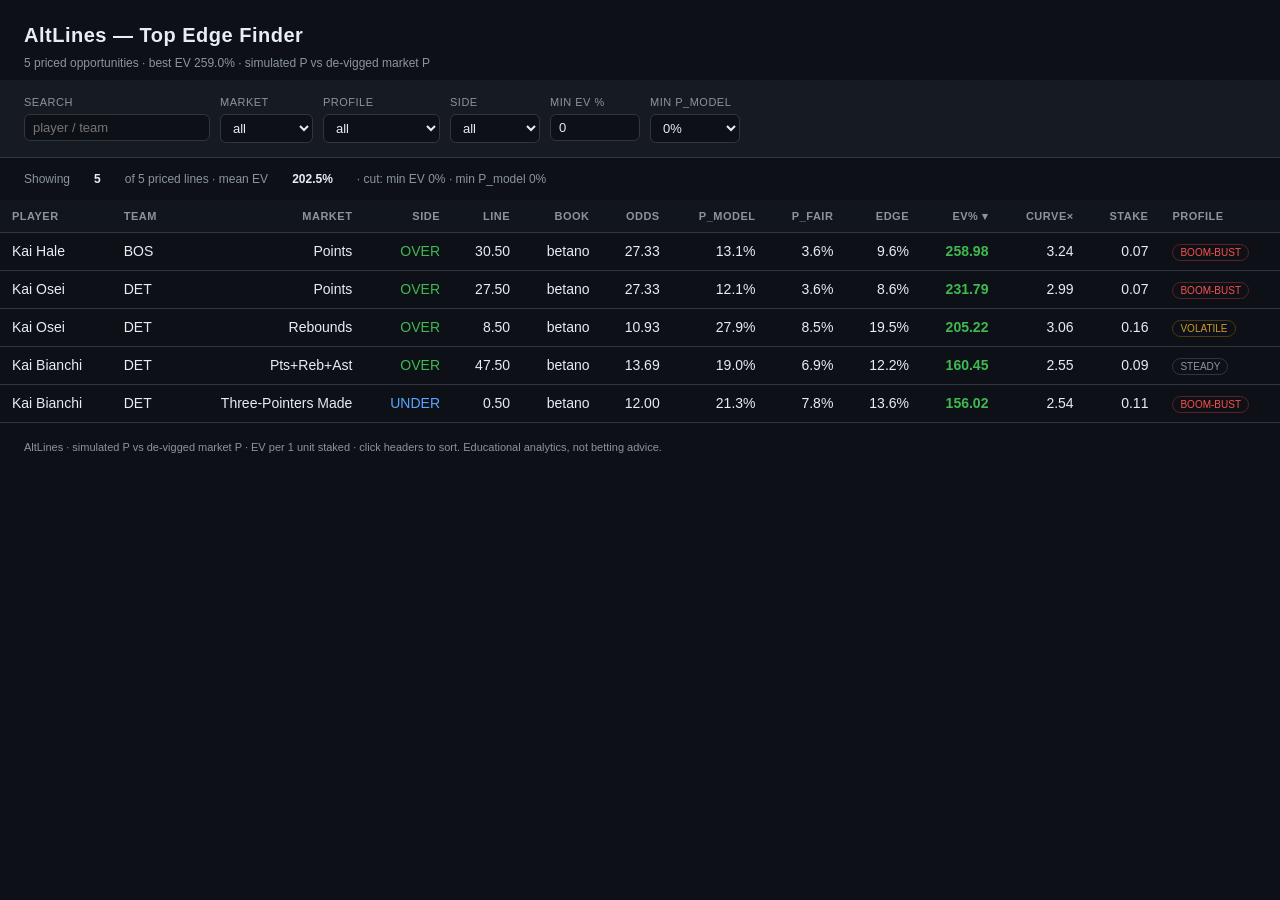
==== altlines_report.html @ 51587328 "NBA tab: AltLines long-tail alt-line engine with real data mode Adds the altlines package (Monte Car" ====
<!doctype html>
<html lang="en">
<head>
<meta charset="utf-8">
<meta name="viewport" content="width=device-width, initial-scale=1">
<title>AltLines — Top Edge Finder</title>
<style>
  :root {
    --bg:#0d1117; --panel:#161b22; --line:#30363d; --text:#e6edf3;
    --muted:#8b949e; --green:#3fb950; --amber:#d29922; --red:#f85149;
    --accent:#58a6ff;
  }
  * { box-sizing: border-box; }
  body { margin:0; background:var(--bg); color:var(--text);
         font:14px/1.5 -apple-system,Segoe UI,Roboto,Helvetica,Arial,sans-serif; }
  header { padding:20px 24px 8px; }
  h1 { margin:0 0 4px; font-size:20px; letter-spacing:.5px; }
  .sub { color:var(--muted); font-size:12px; }
  .controls { display:flex; flex-wrap:wrap; gap:10px; padding:14px 24px;
              background:var(--panel); border-bottom:1px solid var(--line);
              position:sticky; top:0; z-index:5; }
  .controls label { color:var(--muted); font-size:11px; text-transform:uppercase;
                    letter-spacing:.5px; display:flex; flex-direction:column; gap:3px; }
  input, select { background:#0d1117; color:var(--text); border:1px solid var(--line);
                  border-radius:6px; padding:5px 8px; font-size:13px; min-width:90px; }
  input:focus, select:focus { outline:1px solid var(--accent); }
  .stats { display:flex; gap:24px; padding:12px 24px; color:var(--muted); font-size:12px; }
  .stats b { color:var(--text); }
  table { border-collapse:collapse; width:100%; font-variant-numeric:tabular-nums; }
  th, td { padding:8px 12px; text-align:right; white-space:nowrap;
           border-bottom:1px solid var(--line); }
  th:first-child, td:first-child, th:nth-child(2), td:nth-child(2),
  th:last-child, td:last-child { text-align:left; }
  thead th { position:sticky; top:0; background:#11161d; cursor:pointer;
             color:var(--muted); font-size:11px; text-transform:uppercase;
             letter-spacing:.5px; user-select:none; }
  thead th:hover { color:var(--text); }
  tbody tr:hover { background:#1b2230; }
  td.ev-strong { color:var(--green); font-weight:600; }
  td.ev-ok { color:var(--amber); }
  .pill { font-size:10px; padding:2px 7px; border-radius:10px; border:1px solid var(--line); }
  .p-BOOM-BUST { color:var(--red); border-color:#5a2222; }
  .p-VOLATILE { color:var(--amber); border-color:#4a3a12; }
  .p-STEADY { color:var(--muted); }
  .side-OVER { color:var(--green); } .side-UNDER { color:var(--accent); }
  .wrap { overflow-x:auto; }
  footer { padding:16px 24px; color:var(--muted); font-size:11px; }
</style>
</head>
<body>
<header>
  <h1>AltLines — Top Edge Finder</h1>
  <div class="sub">5 priced opportunities · best EV 259.0% · simulated P vs de-vigged market P</div>
</header>
<div class="controls">
  <label>Search<input id="q" placeholder="player / team"></label>
  <label>Market<select id="market"><option value="">all</option></select></label>
  <label>Profile<select id="profile"><option value="">all</option></select></label>
  <label>Side<select id="side"><option value="">all</option>
    <option value="OVER">OVER</option><option value="UNDER">UNDER</option></select></label>
  <label>Min EV %<input id="minev" type="number" value="0" step="0.5" style="width:80px"></label>
  <label>Min P_model<select id="minp">
    <option value="0">0%</option><option value="0.05">5%</option>
    <option value="0.10">10%</option><option value="0.20">20%</option>
  </select></label>
</div>
<div class="stats" id="stats"></div>
<div class="wrap">
<table>
  <thead><tr id="head"></tr></thead>
  <tbody id="body"></tbody>
</table>
</div>
<footer>AltLines · simulated P vs de-vigged market P · EV per 1 unit staked ·
click headers to sort. Educational analytics, not betting advice.</footer>

<script>
const DATA = [{"player_id": "SYN-0008", "player": "Kai Hale", "team": "BOS", "market": "points", "market_label": "Points", "side": "OVER", "point": 30.5, "main_line": 15.5, "profile": "BOOM-BUST", "sim_mean": 19.61, "sim_median": 17.86, "sim_skew": 1.247, "sim_cv": 0.538, "book": "betano", "decimal_odds": 27.33, "p_model": 0.1313, "p_fair": 0.0356, "p_curve": 0.0406, "discrepancy": 0.0957, "curve_ratio": 3.238, "ev": 2.5898, "ev_pct": 258.98, "kelly": 0.0984, "stake_units": 0.07, "fair_odds": 6.61, "vig": 0.0267}, {"player_id": "SYN-0004", "player": "Kai Osei", "team": "DET", "market": "points", "market_label": "Points", "side": "OVER", "point": 27.5, "main_line": 12.5, "profile": "BOOM-BUST", "sim_mean": 15.56, "sim_median": 13.93, "sim_skew": 1.284, "sim_cv": 0.698, "book": "betano", "decimal_odds": 27.33, "p_model": 0.1214, "p_fair": 0.0356, "p_curve": 0.0406, "discrepancy": 0.0858, "curve_ratio": 2.993, "ev": 2.3179, "ev_pct": 231.79, "kelly": 0.088, "stake_units": 0.07, "fair_odds": 7.24, "vig": 0.0267}, {"player_id": "SYN-0004", "player": "Kai Osei", "team": "DET", "market": "rebounds", "market_label": "Rebounds", "side": "OVER", "point": 8.5, "main_line": 4.5, "profile": "VOLATILE", "sim_mean": 6.33, "sim_median": 5.71, "sim_skew": 0.749, "sim_cv": 0.561, "book": "betano", "decimal_odds": 10.93, "p_model": 0.2792, "p_fair": 0.0846, "p_curve": 0.0912, "discrepancy": 0.1947, "curve_ratio": 3.062, "ev": 2.0522, "ev_pct": 205.22, "kelly": 0.2067, "stake_units": 0.16, "fair_odds": 2.58, "vig": 0.0816}, {"player_id": "SYN-0003", "player": "Kai Bianchi", "team": "DET", "market": "pra", "market_label": "Pts+Reb+Ast", "side": "OVER", "point": 47.5, "main_line": 32.5, "profile": "STEADY", "sim_mean": 35.68, "sim_median": 36.86, "sim_skew": 0.035, "sim_cv": 0.435, "book": "betano", "decimal_odds": 13.69, "p_model": 0.1903, "p_fair": 0.0687, "p_curve": 0.0746, "discrepancy": 0.1215, "curve_ratio": 2.55, "ev": 1.6045, "ev_pct": 160.45, "kelly": 0.1264, "stake_units": 0.09, "fair_odds": 4.26, "vig": 0.0631}, {"player_id": "SYN-0003", "player": "Kai Bianchi", "team": "DET", "market": "threes", "market_label": "Three-Pointers Made", "side": "UNDER", "point": 0.5, "main_line": 2.5, "profile": "BOOM-BUST", "sim_mean": 1.87, "sim_median": 1.07, "sim_skew": 1.01, "sim_cv": 0.852, "book": "betano", "decimal_odds": 12.0, "p_model": 0.2134, "p_fair": 0.0776, "p_curve": 0.0839, "discrepancy": 0.1357, "curve_ratio": 2.543, "ev": 1.5602, "ev_pct": 156.02, "kelly": 0.1418, "stake_units": 0.11, "fair_odds": 3.69, "vig": 0.0734}];
const COLS = [
  ["player","Player","s"], ["team","Team","s"], ["market_label","Market","s"],
  ["side","Side","s"], ["point","Line","f"], ["book","Book","s"],
  ["decimal_odds","Odds","f"], ["p_model","P_model","p"],
  ["p_fair","P_fair","p"], ["discrepancy","Edge","p"], ["ev_pct","EV%","f"],
  ["curve_ratio","Curve×","f"], ["stake_units","Stake","f"],
  ["profile","Profile","pill"]
];
let sortCol = "ev_pct", sortDir = -1;

function fillSelect(id, key) {
  const vals = [...new Set(DATA.map(r => r[key]).filter(v => v !== null && v !== ""))].sort();
  const el = document.getElementById(id);
  vals.forEach(v => { const o = document.createElement("option"); o.value = v; o.textContent = v; el.appendChild(o); });
}

function fmt(v, kind) {
  if (v === null || v === undefined) return "–";
  if (kind === "p") return (v * 100).toFixed(1) + "%";
  if (kind === "f") return (typeof v === "number") ? v.toFixed(2) : v;
  return v;
}

function render() {
  const q = document.getElementById("q").value.toLowerCase();
  const mk = document.getElementById("market").value;
  const pf = document.getElementById("profile").value;
  const sd = document.getElementById("side").value;
  const minev = parseFloat(document.getElementById("minev").value || "0");
  const minp = parseFloat(document.getElementById("minp").value || "0");

  let rows = DATA.filter(r =>
    (!q || (r.player + " " + (r.team||"")).toLowerCase().includes(q)) &&
    (!mk || r.market === mk) && (!pf || r.profile === pf) && (!sd || r.side === sd) &&
    (r.ev_pct ?? -999) >= minev && (r.p_model ?? 0) >= minp
  );
  rows.sort((a, b) => {
    const x = a[sortCol], y = b[sortCol];
    if (x === null) return 1; if (y === null) return -1;
    return (x > y ? 1 : x < y ? -1 : 0) * sortDir;
  });

  document.getElementById("head").innerHTML = COLS
    .map(([k, label]) => `<th data-k="${k}">${label}${sortCol===k ? (sortDir<0?" ▾":" ▴"):""}</th>`).join("");
  document.querySelectorAll("#head th").forEach(th => th.onclick = () => {
    const k = th.dataset.k;
    if (sortCol === k) sortDir *= -1; else { sortCol = k; sortDir = (th.dataset.k === "ev_pct" ? -1 : 1); }
    render();
  });

  document.getElementById("body").innerHTML = rows.map(r => {
    const cls = (r.ev_pct >= 15) ? "ev-strong" : (r.ev_pct > 0 ? "ev-ok" : "");
    return "<tr>" + COLS.map(([k, , kind]) => {
      if (kind === "pill") return `<td><span class="pill p-${r[k]}">${r[k]}</span></td>`;
      if (k === "side") return `<td class="side-${r[k]}">${r[k]}</td>`;
      if (k === "ev_pct") return `<td class="${cls}">${fmt(r[k], kind)}</td>`;
      return `<td>${fmt(r[k], kind)}</td>`;
    }).join("") + "</tr>";
  }).join("");

  const totalEv = rows.reduce((s, r) => s + (r.ev_pct || 0), 0);
  document.getElementById("stats").innerHTML =
    `Showing <b>${rows.length}</b> of ${DATA.length} priced lines · ` +
    `mean EV <b>${rows.length ? (totalEv/rows.length).toFixed(1) : "0.0"}%</b> · ` +
    `cut: min EV ${minev}% · min P_model ${(minp*100).toFixed(0)}%`;
}

["q","market","profile","side","minev","minp"].forEach(id =>
  document.getElementById(id).addEventListener("input", render));
["market","profile"].forEach(id => fillSelect(id, id === "market" ? "market" : "profile"));
render();
</script>
</body>
</html>
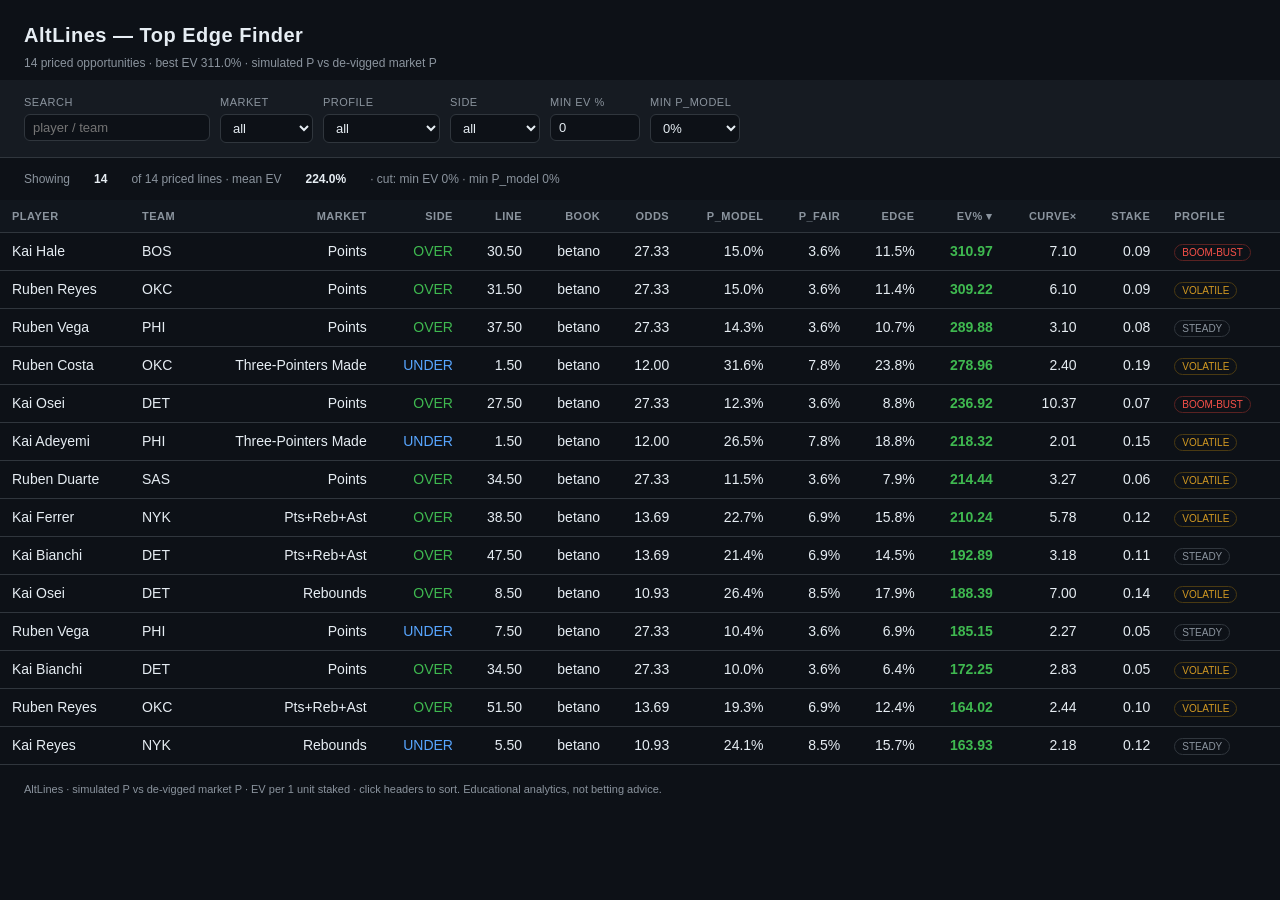
==== commit b5f5ff41: "Pickstachio: new navigation, court animation, results and board quality Frontend (NBA tab only; MLB " ====
--- a/altlines_report.html
+++ b/altlines_report.html
@@ -50,7 +50,7 @@
 <body>
 <header>
   <h1>AltLines — Top Edge Finder</h1>
-  <div class="sub">5 priced opportunities · best EV 259.0% · simulated P vs de-vigged market P</div>
+  <div class="sub">14 priced opportunities · best EV 311.0% · simulated P vs de-vigged market P</div>
 </header>
 <div class="controls">
   <label>Search<input id="q" placeholder="player / team"></label>
@@ -75,7 +75,7 @@
 click headers to sort. Educational analytics, not betting advice.</footer>
 
 <script>
-const DATA = [{"player_id": "SYN-0008", "player": "Kai Hale", "team": "BOS", "market": "points", "market_label": "Points", "side": "OVER", "point": 30.5, "main_line": 15.5, "profile": "BOOM-BUST", "sim_mean": 19.61, "sim_median": 17.86, "sim_skew": 1.247, "sim_cv": 0.538, "book": "betano", "decimal_odds": 27.33, "p_model": 0.1313, "p_fair": 0.0356, "p_curve": 0.0406, "discrepancy": 0.0957, "curve_ratio": 3.238, "ev": 2.5898, "ev_pct": 258.98, "kelly": 0.0984, "stake_units": 0.07, "fair_odds": 6.61, "vig": 0.0267}, {"player_id": "SYN-0004", "player": "Kai Osei", "team": "DET", "market": "points", "market_label": "Points", "side": "OVER", "point": 27.5, "main_line": 12.5, "profile": "BOOM-BUST", "sim_mean": 15.56, "sim_median": 13.93, "sim_skew": 1.284, "sim_cv": 0.698, "book": "betano", "decimal_odds": 27.33, "p_model": 0.1214, "p_fair": 0.0356, "p_curve": 0.0406, "discrepancy": 0.0858, "curve_ratio": 2.993, "ev": 2.3179, "ev_pct": 231.79, "kelly": 0.088, "stake_units": 0.07, "fair_odds": 7.24, "vig": 0.0267}, {"player_id": "SYN-0004", "player": "Kai Osei", "team": "DET", "market": "rebounds", "market_label": "Rebounds", "side": "OVER", "point": 8.5, "main_line": 4.5, "profile": "VOLATILE", "sim_mean": 6.33, "sim_median": 5.71, "sim_skew": 0.749, "sim_cv": 0.561, "book": "betano", "decimal_odds": 10.93, "p_model": 0.2792, "p_fair": 0.0846, "p_curve": 0.0912, "discrepancy": 0.1947, "curve_ratio": 3.062, "ev": 2.0522, "ev_pct": 205.22, "kelly": 0.2067, "stake_units": 0.16, "fair_odds": 2.58, "vig": 0.0816}, {"player_id": "SYN-0003", "player": "Kai Bianchi", "team": "DET", "market": "pra", "market_label": "Pts+Reb+Ast", "side": "OVER", "point": 47.5, "main_line": 32.5, "profile": "STEADY", "sim_mean": 35.68, "sim_median": 36.86, "sim_skew": 0.035, "sim_cv": 0.435, "book": "betano", "decimal_odds": 13.69, "p_model": 0.1903, "p_fair": 0.0687, "p_curve": 0.0746, "discrepancy": 0.1215, "curve_ratio": 2.55, "ev": 1.6045, "ev_pct": 160.45, "kelly": 0.1264, "stake_units": 0.09, "fair_odds": 4.26, "vig": 0.0631}, {"player_id": "SYN-0003", "player": "Kai Bianchi", "team": "DET", "market": "threes", "market_label": "Three-Pointers Made", "side": "UNDER", "point": 0.5, "main_line": 2.5, "profile": "BOOM-BUST", "sim_mean": 1.87, "sim_median": 1.07, "sim_skew": 1.01, "sim_cv": 0.852, "book": "betano", "decimal_odds": 12.0, "p_model": 0.2134, "p_fair": 0.0776, "p_curve": 0.0839, "discrepancy": 0.1357, "curve_ratio": 2.543, "ev": 1.5602, "ev_pct": 156.02, "kelly": 0.1418, "stake_units": 0.11, "fair_odds": 3.69, "vig": 0.0734}];
+const DATA = [{"player_id": "SYN-0008", "player": "Kai Hale", "team": "BOS", "market": "points", "market_label": "Points", "side": "OVER", "point": 30.5, "main_line": 15.5, "level_gap": 2.35, "anchor_scale": 1.0, "profile": "BOOM-BUST", "sim_mean": 19.61, "sim_median": 17.85, "sim_skew": 1.18, "sim_cv": 0.54, "book": "betano", "decimal_odds": 27.33, "p_model": 0.1504, "p_model_raw": 0.1356, "p_fair": 0.0356, "p_curve": 0.0212, "discrepancy": 0.1147, "curve_ratio": 7.104, "ev": 3.1097, "ev_pct": 310.97, "kelly": 0.1181, "stake_units": 0.09, "fair_odds": 5.65, "vig": 0.0267, "level_ok": true}, {"player_id": "SYN-0023", "player": "Ruben Reyes", "team": "OKC", "market": "points", "market_label": "Points", "side": "OVER", "point": 31.5, "main_line": 16.5, "level_gap": 2.05, "anchor_scale": 1.0, "profile": "VOLATILE", "sim_mean": 19.72, "sim_median": 18.55, "sim_skew": 0.905, "sim_cv": 0.579, "book": "betano", "decimal_odds": 27.33, "p_model": 0.1497, "p_model_raw": 0.135, "p_fair": 0.0356, "p_curve": 0.0246, "discrepancy": 0.1141, "curve_ratio": 6.099, "ev": 3.0922, "ev_pct": 309.22, "kelly": 0.1174, "stake_units": 0.09, "fair_odds": 5.68, "vig": 0.0267, "level_ok": true}, {"player_id": "SYN-0015", "player": "Ruben Vega", "team": "PHI", "market": "points", "market_label": "Points", "side": "OVER", "point": 37.5, "main_line": 22.5, "level_gap": 1.25, "anchor_scale": 1.0, "profile": "STEADY", "sim_mean": 24.22, "sim_median": 23.75, "sim_skew": 0.439, "sim_cv": 0.508, "book": "betano", "decimal_odds": 27.33, "p_model": 0.1427, "p_model_raw": 0.1284, "p_fair": 0.0356, "p_curve": 0.046, "discrepancy": 0.107, "curve_ratio": 3.102, "ev": 2.8988, "ev_pct": 289.88, "kelly": 0.1101, "stake_units": 0.08, "fair_odds": 6.01, "vig": 0.0267, "level_ok": true}, {"player_id": "SYN-0021", "player": "Ruben Costa", "team": "OKC", "market": "threes", "market_label": "Three-Pointers Made", "side": "UNDER", "point": 1.5, "main_line": 3.5, "level_gap": -1.49, "anchor_scale": 1.0, "profile": "VOLATILE", "sim_mean": 2.6, "sim_median": 2.01, "sim_skew": 0.695, "sim_cv": 0.667, "book": "betano", "decimal_odds": 12.0, "p_model": 0.3158, "p_model_raw": 0.2962, "p_fair": 0.0776, "p_curve": 0.1318, "discrepancy": 0.2382, "curve_ratio": 2.397, "ev": 2.7896, "ev_pct": 278.96, "kelly": 0.2536, "stake_units": 0.19, "fair_odds": 2.17, "vig": 0.0734, "level_ok": true}, {"player_id": "SYN-0004", "player": "Kai Osei", "team": "DET", "market": "points", "market_label": "Points", "side": "OVER", "point": 27.5, "main_line": 12.5, "level_gap": 1.88, "anchor_scale": 1.0, "profile": "BOOM-BUST", "sim_mean": 15.56, "sim_median": 14.38, "sim_skew": 1.338, "sim_cv": 0.667, "book": "betano", "decimal_odds": 27.33, "p_model": 0.1233, "p_model_raw": 0.1104, "p_fair": 0.0356, "p_curve": 0.0119, "discrepancy": 0.0876, "curve_ratio": 10.37, "ev": 2.3692, "ev_pct": 236.92, "kelly": 0.09, "stake_units": 0.07, "fair_odds": 7.11, "vig": 0.0267, "level_ok": true}, {"player_id": "SYN-0013", "player": "Kai Adeyemi", "team": "PHI", "market": "threes", "market_label": "Three-Pointers Made", "side": "UNDER", "point": 1.5, "main_line": 3.5, "level_gap": -0.63, "anchor_scale": 1.0, "profile": "VOLATILE", "sim_mean": 2.69, "sim_median": 2.87, "sim_skew": 0.774, "sim_cv": 0.628, "book": "betano", "decimal_odds": 12.0, "p_model": 0.2653, "p_model_raw": 0.2454, "p_fair": 0.0776, "p_curve": 0.1318, "discrepancy": 0.1876, "curve_ratio": 2.013, "ev": 2.1832, "ev_pct": 218.32, "kelly": 0.1985, "stake_units": 0.15, "fair_odds": 2.77, "vig": 0.0734, "level_ok": true}, {"player_id": "SYN-0019", "player": "Ruben Duarte", "team": "SAS", "market": "points", "market_label": "Points", "side": "OVER", "point": 34.5, "main_line": 19.5, "level_gap": 1.23, "anchor_scale": 1.0, "profile": "VOLATILE", "sim_mean": 21.65, "sim_median": 20.73, "sim_skew": 0.928, "sim_cv": 0.517, "book": "betano", "decimal_odds": 27.33, "p_model": 0.1151, "p_model_raw": 0.1028, "p_fair": 0.0356, "p_curve": 0.0351, "discrepancy": 0.0794, "curve_ratio": 3.274, "ev": 2.1444, "ev_pct": 214.44, "kelly": 0.0814, "stake_units": 0.06, "fair_odds": 7.69, "vig": 0.0267, "level_ok": true}, {"player_id": "SYN-0012", "player": "Kai Ferrer", "team": "NYK", "market": "pra", "market_label": "Pts+Reb+Ast", "side": "OVER", "point": 38.5, "main_line": 23.5, "level_gap": 3.63, "anchor_scale": 1.0, "profile": "VOLATILE", "sim_mean": 28.04, "sim_median": 27.13, "sim_skew": 0.627, "sim_cv": 0.496, "book": "betano", "decimal_odds": 13.69, "p_model": 0.2266, "p_model_raw": 0.198, "p_fair": 0.0687, "p_curve": 0.0392, "discrepancy": 0.1579, "curve_ratio": 5.783, "ev": 2.1024, "ev_pct": 210.24, "kelly": 0.1657, "stake_units": 0.12, "fair_odds": 3.41, "vig": 0.0631, "level_ok": true}, {"player_id": "SYN-0003", "player": "Kai Bianchi", "team": "DET", "market": "pra", "market_label": "Pts+Reb+Ast", "side": "OVER", "point": 47.5, "main_line": 32.5, "level_gap": 4.47, "anchor_scale": 1.0, "profile": "STEADY", "sim_mean": 35.68, "sim_median": 36.97, "sim_skew": 0.016, "sim_cv": 0.431, "book": "betano", "decimal_odds": 13.69, "p_model": 0.2139, "p_model_raw": 0.1856, "p_fair": 0.0687, "p_curve": 0.0672, "discrepancy": 0.1452, "curve_ratio": 3.182, "ev": 1.9289, "ev_pct": 192.89, "kelly": 0.152, "stake_units": 0.11, "fair_odds": 3.67, "vig": 0.0631, "level_ok": true}, {"player_id": "SYN-0004", "player": "Kai Osei", "team": "DET", "market": "rebounds", "market_label": "Rebounds", "side": "OVER", "point": 8.5, "main_line": 4.5, "level_gap": 1.25, "anchor_scale": 1.0, "profile": "VOLATILE", "sim_mean": 6.33, "sim_median": 5.75, "sim_skew": 0.776, "sim_cv": 0.548, "book": "betano", "decimal_odds": 10.93, "p_model": 0.2639, "p_model_raw": 0.272, "p_fair": 0.0846, "p_curve": 0.0377, "discrepancy": 0.1793, "curve_ratio": 6.995, "ev": 1.8839, "ev_pct": 188.39, "kelly": 0.1897, "stake_units": 0.14, "fair_odds": 2.79, "vig": 0.0816, "level_ok": true}, {"player_id": "SYN-0015", "player": "Ruben Vega", "team": "PHI", "market": "points", "market_label": "Points", "side": "UNDER", "point": 7.5, "main_line": 22.5, "level_gap": 1.25, "anchor_scale": 1.0, "profile": "STEADY", "sim_mean": 24.22, "sim_median": 23.75, "sim_skew": 0.439, "sim_cv": 0.508, "book": "betano", "decimal_odds": 27.33, "p_model": 0.1043, "p_model_raw": 0.109, "p_fair": 0.0356, "p_curve": 0.046, "discrepancy": 0.0687, "curve_ratio": 2.269, "ev": 1.8515, "ev_pct": 185.15, "kelly": 0.0703, "stake_units": 0.05, "fair_odds": 8.58, "vig": 0.0267, "level_ok": true}, {"player_id": "SYN-0003", "player": "Kai Bianchi", "team": "DET", "market": "points", "market_label": "Points", "side": "OVER", "point": 34.5, "main_line": 19.5, "level_gap": 0.73, "anchor_scale": 1.0, "profile": "VOLATILE", "sim_mean": 21.41, "sim_median": 20.23, "sim_skew": 0.659, "sim_cv": 0.444, "book": "betano", "decimal_odds": 27.33, "p_model": 0.0996, "p_model_raw": 0.0886, "p_fair": 0.0356, "p_curve": 0.0351, "discrepancy": 0.064, "curve_ratio": 2.834, "ev": 1.7225, "ev_pct": 172.25, "kelly": 0.0654, "stake_units": 0.05, "fair_odds": 9.04, "vig": 0.0267, "level_ok": true}, {"player_id": "SYN-0023", "player": "Ruben Reyes", "team": "OKC", "market": "pra", "market_label": "Pts+Reb+Ast", "side": "OVER", "point": 51.5, "main_line": 36.5, "level_gap": 0.4, "anchor_scale": 1.0, "profile": "VOLATILE", "sim_mean": 38.81, "sim_median": 36.9, "sim_skew": 0.562, "sim_cv": 0.397, "book": "betano", "decimal_odds": 13.69, "p_model": 0.1929, "p_model_raw": 0.1652, "p_fair": 0.0687, "p_curve": 0.0789, "discrepancy": 0.1241, "curve_ratio": 2.444, "ev": 1.6402, "ev_pct": 164.02, "kelly": 0.1292, "stake_units": 0.1, "fair_odds": 4.19, "vig": 0.0631, "level_ok": true}, {"player_id": "SYN-0009", "player": "Kai Reyes", "team": "NYK", "market": "rebounds", "market_label": "Rebounds", "side": "UNDER", "point": 5.5, "main_line": 9.5, "level_gap": -1.25, "anchor_scale": 1.0, "profile": "STEADY", "sim_mean": 8.44, "sim_median": 8.25, "sim_skew": 0.462, "sim_cv": 0.396, "book": "betano", "decimal_odds": 10.93, "p_model": 0.2415, "p_model_raw": 0.2132, "p_fair": 0.0846, "p_curve": 0.1106, "discrepancy": 0.1569, "curve_ratio": 2.184, "ev": 1.6393, "ev_pct": 163.93, "kelly": 0.1651, "stake_units": 0.12, "fair_odds": 3.14, "vig": 0.0816, "level_ok": true}];
 const COLS = [
   ["player","Player","s"], ["team","Team","s"], ["market_label","Market","s"],
   ["side","Side","s"], ["point","Line","f"], ["book","Book","s"],
